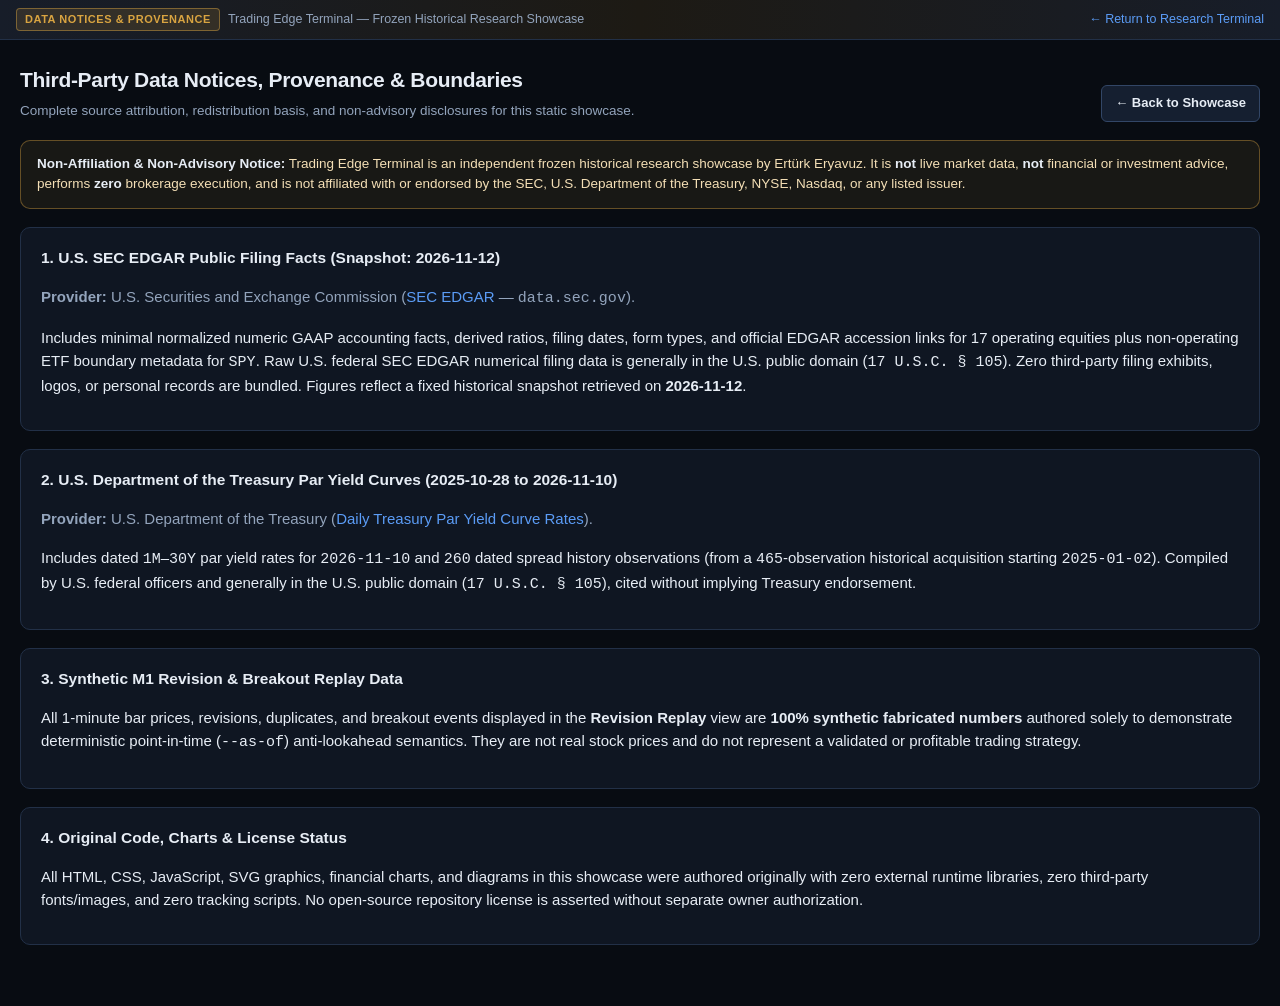
==== docs/notices.html @ 761bce8f "Add research terminal demo" ====
<!DOCTYPE html>
<html lang="en">
<head>
  <meta charset="utf-8" />
  <meta name="viewport" content="width=device-width, initial-scale=1" />
  <title>Data Notices &amp; Provenance — Trading Edge Terminal Showcase</title>
  <link rel="stylesheet" href="styles.css" />
</head>
<body>
  <div class="frozen-ribbon">
    <div class="frozen-ribbon-inner">
      <div class="ribbon-left">
        <span class="ribbon-badge">Data Notices &amp; Provenance</span>
        <span>Trading Edge Terminal — Frozen Historical Research Showcase</span>
      </div>
      <div class="ribbon-links">
        <a href="index.html">← Return to Research Terminal</a>
      </div>
    </div>
  </div>

  <main class="main-container">
    <div class="section-head">
      <div>
        <h2>Third-Party Data Notices, Provenance &amp; Boundaries</h2>
        <p>Complete source attribution, redistribution basis, and non-advisory disclosures for this static showcase.</p>
      </div>
      <a class="btn" href="index.html">← Back to Showcase</a>
    </div>

    <div class="notice notice-amber">
      <strong>Non-Affiliation &amp; Non-Advisory Notice:</strong> Trading Edge Terminal is an independent frozen historical research showcase by Ertürk Eryavuz. It is <strong>not</strong> live market data, <strong>not</strong> financial or investment advice, performs <strong>zero</strong> brokerage execution, and is not affiliated with or endorsed by the SEC, U.S. Department of the Treasury, NYSE, Nasdaq, or any listed issuer.
    </div>

    <div class="card">
      <h3>1. U.S. SEC EDGAR Public Filing Facts (Snapshot: 2026-11-12)</h3>
      <p class="muted"><strong>Provider:</strong> U.S. Securities and Exchange Commission (<a href="https://www.sec.gov/edgar/searchedgar/companysearch" target="_blank" rel="noopener noreferrer">SEC EDGAR</a> — <code>data.sec.gov</code>).</p>
      <p>Includes minimal normalized numeric GAAP accounting facts, derived ratios, filing dates, form types, and official EDGAR accession links for 17 operating equities plus non-operating ETF boundary metadata for <code>SPY</code>. Raw U.S. federal SEC EDGAR numerical filing data is generally in the U.S. public domain (<code>17 U.S.C. § 105</code>). Zero third-party filing exhibits, logos, or personal records are bundled. Figures reflect a fixed historical snapshot retrieved on <strong>2026-11-12</strong>.</p>
    </div>

    <div class="card">
      <h3>2. U.S. Department of the Treasury Par Yield Curves (2025-10-28 to 2026-11-10)</h3>
      <p class="muted"><strong>Provider:</strong> U.S. Department of the Treasury (<a href="https://home.treasury.gov/resource-center/data-chart-center/interest-rates/" target="_blank" rel="noopener noreferrer">Daily Treasury Par Yield Curve Rates</a>).</p>
      <p>Includes dated <code>1M</code>–<code>30Y</code> par yield rates for <code>2026-11-10</code> and <code>260</code> dated spread history observations (from a <code>465</code>-observation historical acquisition starting <code>2025-01-02</code>). Compiled by U.S. federal officers and generally in the U.S. public domain (<code>17 U.S.C. § 105</code>), cited without implying Treasury endorsement.</p>
    </div>

    <div class="card">
      <h3>3. Synthetic M1 Revision &amp; Breakout Replay Data</h3>
      <p>All 1-minute bar prices, revisions, duplicates, and breakout events displayed in the <strong>Revision Replay</strong> view are <strong>100% synthetic fabricated numbers</strong> authored solely to demonstrate deterministic point-in-time (<code>--as-of</code>) anti-lookahead semantics. They are not real stock prices and do not represent a validated or profitable trading strategy.</p>
    </div>

    <div class="card">
      <h3>4. Original Code, Charts &amp; License Status</h3>
      <p>All HTML, CSS, JavaScript, SVG graphics, financial charts, and diagrams in this showcase were authored originally with zero external runtime libraries, zero third-party fonts/images, and zero tracking scripts. No open-source repository license is asserted without separate owner authorization.</p>
    </div>
  </main>
</body>
</html>
---- docs/styles.css ----
:root {
  --bg: #080c12;
  --surface: #0f1622;
  --surface-alt: #151f30;
  --surface-hover: #1a273c;
  --border: #223047;
  --border-strong: #324666;
  --fg: #e7edf5;
  --muted: #93a4bc;
  --subtle: #6e819c;
  --accent: #d9a441;
  --accent-soft: rgba(217, 164, 65, 0.14);
  --blue: #5b9cf6;
  --blue-soft: rgba(91, 156, 246, 0.14);
  --green: #34c77b;
  --green-soft: rgba(52, 199, 123, 0.14);
  --amber: #e5a93c;
  --amber-soft: rgba(229, 169, 60, 0.15);
  --red: #eb5757;
  --red-soft: rgba(235, 87, 87, 0.15);
  --radius: 10px;
  --font-sans: -apple-system, BlinkMacSystemFont, "Segoe UI", "Inter", Roboto, Helvetica, Arial, sans-serif;
  --font-mono: ui-monospace, SFMono-Regular, Menlo, Monaco, Consolas, monospace;
}

*, *::before, *::after { box-sizing: border-box; }

html, body {
  margin: 0;
  padding: 0;
  background: var(--bg);
  color: var(--fg);
  font-family: var(--font-sans);
  font-size: 15px;
  line-height: 1.55;
  -webkit-font-smoothing: antialiased;
  overflow-x: hidden;
}

.skip-link {
  position: absolute;
  left: -9999px;
  top: 0;
  background: var(--accent);
  color: #080c12;
  padding: 8px 14px;
  font-weight: 700;
  z-index: 1000;
}
.skip-link:focus { left: 12px; top: 12px; border-radius: 6px; }

a { color: var(--blue); text-decoration: none; }
a:hover { text-decoration: underline; }

:focus-visible {
  outline: 2px solid var(--accent);
  outline-offset: 2px;
}

.num, td.num, th.num {
  font-variant-numeric: tabular-nums;
  font-family: var(--font-mono);
  text-align: right;
  white-space: nowrap;
}

/* Top Frozen Ribbon */
.frozen-ribbon {
  background: linear-gradient(90deg, #171d29 0%, #1d1a14 50%, #171d29 100%);
  border-bottom: 1px solid var(--border);
  padding: 8px 16px;
  font-size: 12.5px;
  color: var(--muted);
}
.frozen-ribbon-inner {
  max-width: 1360px;
  margin: 0 auto;
  display: flex;
  flex-wrap: wrap;
  align-items: center;
  justify-content: space-between;
  gap: 8px 16px;
}
.ribbon-left {
  display: flex;
  flex-wrap: wrap;
  align-items: center;
  gap: 8px;
}
.ribbon-badge {
  display: inline-block;
  padding: 2px 8px;
  border-radius: 4px;
  background: var(--accent-soft);
  border: 1px solid rgba(217, 164, 65, 0.45);
  color: var(--accent);
  font-weight: 700;
  font-size: 11px;
  letter-spacing: 0.05em;
  text-transform: uppercase;
}
.ribbon-links {
  display: flex;
  gap: 14px;
  font-size: 12.5px;
}

/* Header */
.site-header {
  background: var(--surface);
  border-bottom: 1px solid var(--border);
}
.header-inner {
  max-width: 1360px;
  margin: 0 auto;
  padding: 18px 20px 0;
}
.brand-row {
  display: flex;
  flex-wrap: wrap;
  align-items: center;
  justify-content: space-between;
  gap: 12px;
  padding-bottom: 16px;
}
.brand-lockup {
  display: flex;
  align-items: center;
  gap: 12px;
}
.brand-mark {
  width: 38px;
  height: 38px;
  flex-shrink: 0;
}
.brand-title {
  margin: 0;
  font-size: 20px;
  font-weight: 700;
  letter-spacing: -0.02em;
  color: var(--fg);
}
.brand-sub {
  margin: 2px 0 0;
  font-size: 13px;
  color: var(--muted);
}
.header-meta {
  display: flex;
  flex-wrap: wrap;
  gap: 8px;
}
.meta-chip {
  font-family: var(--font-mono);
  font-size: 11.5px;
  padding: 4px 10px;
  border-radius: 999px;
  background: var(--surface-alt);
  border: 1px solid var(--border);
  color: var(--muted);
}
.meta-chip strong { color: var(--fg); }

/* Tab Navigation */
.nav-tabs {
  display: flex;
  gap: 4px;
  overflow-x: auto;
  scrollbar-width: thin;
  padding-bottom: 1px;
}
.nav-tab {
  appearance: none;
  background: transparent;
  border: none;
  border-bottom: 2px solid transparent;
  color: var(--muted);
  font-family: var(--font-sans);
  font-size: 13.5px;
  font-weight: 600;
  padding: 10px 14px;
  cursor: pointer;
  white-space: nowrap;
  transition: color 0.15s ease, border-color 0.15s ease, background 0.15s ease;
}
.nav-tab:hover {
  color: var(--fg);
  background: rgba(255, 255, 255, 0.03);
}
.nav-tab[aria-selected="true"] {
  color: var(--accent);
  border-bottom-color: var(--accent);
}

/* Main Content */
.main-container {
  max-width: 1360px;
  margin: 0 auto;
  padding: 24px 20px 48px;
}

.view-panel[hidden] { display: none; }

.section-head {
  display: flex;
  flex-wrap: wrap;
  align-items: flex-end;
  justify-content: space-between;
  gap: 12px;
  margin-bottom: 18px;
}
.section-head h2 {
  margin: 0;
  font-size: 21px;
  letter-spacing: -0.015em;
}
.section-head p {
  margin: 4px 0 0;
  color: var(--muted);
  font-size: 13.5px;
}

/* Cards & Grids */
.card {
  background: var(--surface);
  border: 1px solid var(--border);
  border-radius: var(--radius);
  padding: 18px 20px;
  margin-bottom: 18px;
}
.card h3 {
  margin: 0 0 10px;
  font-size: 15.5px;
  font-weight: 700;
  color: var(--fg);
}
.card-sub {
  margin: -4px 0 14px;
  font-size: 13px;
  color: var(--muted);
}

.kpi-grid {
  display: grid;
  grid-template-columns: repeat(4, minmax(0, 1fr));
  gap: 14px;
  margin-bottom: 18px;
}
.kpi-card {
  background: var(--surface);
  border: 1px solid var(--border);
  border-radius: var(--radius);
  padding: 15px 17px;
}
.kpi-label {
  font-size: 11.5px;
  text-transform: uppercase;
  letter-spacing: 0.06em;
  color: var(--muted);
  font-weight: 600;
}
.kpi-value {
  margin-top: 6px;
  font-family: var(--font-mono);
  font-size: 23px;
  font-weight: 700;
  color: var(--fg);
}
.kpi-detail {
  margin-top: 4px;
  font-size: 12px;
  color: var(--subtle);
}

.grid-2 {
  display: grid;
  grid-template-columns: repeat(2, minmax(0, 1fr));
  gap: 18px;
}
.grid-3 {
  display: grid;
  grid-template-columns: repeat(3, minmax(0, 1fr));
  gap: 16px;
}

/* Notice Banners */
.notice {
  border-radius: var(--radius);
  padding: 13px 16px;
  font-size: 13.5px;
  margin-bottom: 18px;
  border: 1px solid var(--border);
  background: var(--surface-alt);
}
.notice-amber {
  border-color: rgba(217, 164, 65, 0.4);
  background: rgba(217, 164, 65, 0.08);
  color: #f4dfb6;
}
.notice-blue {
  border-color: rgba(91, 156, 246, 0.35);
  background: rgba(91, 156, 246, 0.08);
  color: #cfe3fe;
}
.notice-red {
  border-color: rgba(235, 87, 87, 0.4);
  background: rgba(235, 87, 87, 0.08);
  color: #f8c6c6;
}
.notice strong { color: var(--fg); }

/* Pills & Badges */
.pill {
  display: inline-block;
  font-size: 11px;
  font-weight: 700;
  font-family: var(--font-mono);
  padding: 2px 7px;
  border-radius: 4px;
  letter-spacing: 0.03em;
  vertical-align: middle;
}
.pill-reported { background: var(--blue-soft); color: #8ec0ff; border: 1px solid rgba(91,156,246,0.35); }
.pill-derived { background: var(--accent-soft); color: #e9c16c; border: 1px solid rgba(217,164,65,0.35); }
.pill-high { background: var(--red-soft); color: #ff8e8e; border: 1px solid rgba(235,87,87,0.4); }
.pill-medium { background: var(--amber-soft); color: #f6c76d; border: 1px solid rgba(229,169,60,0.4); }
.pill-low { background: var(--green-soft); color: #72e0a5; border: 1px solid rgba(52,199,123,0.35); }
.pill-info { background: var(--blue-soft); color: #95c5ff; border: 1px solid rgba(91,156,246,0.35); }
.pill-synth { background: rgba(167, 139, 250, 0.16); color: #cbb6ff; border: 1px solid rgba(167, 139, 250, 0.4); }

/* Controls */
.controls-bar {
  display: flex;
  flex-wrap: wrap;
  align-items: center;
  gap: 10px;
  margin-bottom: 16px;
}
.control-group {
  display: flex;
  flex-direction: column;
  gap: 4px;
}
.control-group label {
  font-size: 11.5px;
  color: var(--muted);
  font-weight: 600;
  text-transform: uppercase;
  letter-spacing: 0.04em;
}
input[type="text"], input[type="search"], input[type="number"], select {
  background: var(--surface-alt);
  color: var(--fg);
  border: 1px solid var(--border-strong);
  border-radius: 6px;
  padding: 7px 11px;
  font-size: 13.5px;
  font-family: var(--font-sans);
}
.btn {
  appearance: none;
  background: var(--surface-alt);
  color: var(--fg);
  border: 1px solid var(--border-strong);
  border-radius: 6px;
  padding: 7px 13px;
  font-size: 13px;
  font-weight: 600;
  cursor: pointer;
  transition: background 0.15s ease, border-color 0.15s ease;
}
.btn:hover { background: var(--surface-hover); border-color: var(--accent); }
.btn-primary {
  background: var(--accent);
  color: #080c12;
  border-color: var(--accent);
}
.btn-primary:hover { background: #e5b353; border-color: #e5b353; }
.btn-sm { padding: 4px 9px; font-size: 12px; }
.btn[aria-pressed="true"] {
  background: var(--accent-soft);
  border-color: var(--accent);
  color: var(--accent);
}

/* Ticker Chips */
.chip-row {
  display: flex;
  flex-wrap: wrap;
  gap: 6px;
  margin-bottom: 16px;
}
.ticker-chip {
  appearance: none;
  background: var(--surface-alt);
  color: var(--muted);
  border: 1px solid var(--border);
  border-radius: 6px;
  padding: 5px 10px;
  font-family: var(--font-mono);
  font-size: 12.5px;
  font-weight: 600;
  cursor: pointer;
}
.ticker-chip:hover { color: var(--fg); border-color: var(--border-strong); }
.ticker-chip.active {
  background: var(--accent-soft);
  color: var(--accent);
  border-color: var(--accent);
}
.ticker-chip.etf { border-style: dashed; }

/* Tables */
.table-wrap {
  width: 100%;
  overflow-x: auto;
  border: 1px solid var(--border);
  border-radius: 8px;
}
table {
  width: 100%;
  border-collapse: collapse;
  font-size: 13.5px;
}
th, td {
  padding: 10px 12px;
  border-bottom: 1px solid var(--border);
  text-align: left;
  vertical-align: top;
}
th {
  background: var(--surface-alt);
  color: var(--muted);
  font-size: 11.5px;
  text-transform: uppercase;
  letter-spacing: 0.05em;
  font-weight: 700;
}
tr:last-child td { border-bottom: none; }
tbody tr:hover td { background: rgba(255, 255, 255, 0.02); }

.sort-btn {
  appearance: none;
  background: none;
  border: none;
  color: inherit;
  font: inherit;
  text-transform: inherit;
  letter-spacing: inherit;
  cursor: pointer;
  padding: 0;
  display: inline-flex;
  align-items: center;
  gap: 4px;
}
.sort-btn:hover { color: var(--accent); }

/* SVG Charts */
.chart-box {
  background: #0b1019;
  border: 1px solid var(--border);
  border-radius: 8px;
  padding: 12px;
}
.chart-box svg {
  width: 100%;
  height: auto;
  display: block;
}
.chart-legend {
  display: flex;
  flex-wrap: wrap;
  gap: 14px;
  margin-top: 8px;
  font-size: 12px;
  color: var(--muted);
}
.legend-dot {
  display: inline-block;
  width: 9px;
  height: 9px;
  border-radius: 2px;
  margin-right: 5px;
  vertical-align: middle;
}

/* Score Bars */
.score-row {
  padding: 12px 0;
  border-bottom: 1px solid var(--border);
}
.score-row:last-child { border-bottom: none; }
.score-head {
  display: flex;
  justify-content: space-between;
  align-items: baseline;
  gap: 8px;
  margin-bottom: 6px;
}
.score-track {
  height: 8px;
  background: #1a2436;
  border-radius: 999px;
  overflow: hidden;
  margin-bottom: 8px;
}
.score-fill {
  height: 100%;
  background: linear-gradient(90deg, var(--blue), var(--accent));
  border-radius: 999px;
}
.criteria-list {
  margin: 6px 0 0;
  padding-left: 18px;
  font-size: 12.5px;
  color: var(--muted);
}
.criteria-list li { margin-bottom: 4px; }

/* Risk Cards */
.risk-card {
  background: var(--surface-alt);
  border: 1px solid var(--border);
  border-radius: 8px;
  padding: 14px 16px;
  margin-bottom: 12px;
}
.risk-card-head {
  display: flex;
  flex-wrap: wrap;
  align-items: center;
  justify-content: space-between;
  gap: 8px;
  margin-bottom: 8px;
}
.risk-meta-grid {
  display: grid;
  grid-template-columns: repeat(2, minmax(0, 1fr));
  gap: 10px;
  margin-top: 10px;
  font-size: 12.5px;
  color: var(--muted);
}
.risk-meta-grid div {
  background: var(--surface);
  border: 1px solid var(--border);
  border-radius: 6px;
  padding: 8px 10px;
}
.risk-meta-grid strong {
  display: block;
  color: var(--fg);
  font-size: 11px;
  text-transform: uppercase;
  letter-spacing: 0.04em;
  margin-bottom: 3px;
}

/* Peer Checkbox Grid */
.peer-picker {
  display: flex;
  flex-wrap: wrap;
  gap: 8px;
  margin-bottom: 14px;
}
.peer-toggle {
  display: inline-flex;
  align-items: center;
  gap: 6px;
  padding: 5px 10px;
  border-radius: 6px;
  background: var(--surface-alt);
  border: 1px solid var(--border);
  font-family: var(--font-mono);
  font-size: 12.5px;
  cursor: pointer;
}

/* Footer */
.site-footer {
  border-top: 1px solid var(--border);
  background: var(--surface);
  padding: 20px;
  font-size: 12.5px;
  color: var(--muted);
}
.footer-inner {
  max-width: 1360px;
  margin: 0 auto;
  display: flex;
  flex-wrap: wrap;
  justify-content: space-between;
  gap: 10px;
}

.pos { color: var(--green); }
.neg { color: var(--red); }
.muted { color: var(--muted); }
.mono { font-family: var(--font-mono); }

@media (max-width: 960px) {
  .kpi-grid { grid-template-columns: repeat(2, minmax(0, 1fr)); }
  .grid-2, .grid-3, .risk-meta-grid { grid-template-columns: 1fr; }
}

@media (max-width: 560px) {
  .header-inner { padding: 14px 14px 0; }
  .main-container { padding: 16px 14px 36px; }
  .kpi-grid { grid-template-columns: 1fr; }
  .card { padding: 14px; }
  .brand-title { font-size: 17.5px; }
  .nav-tab { padding: 9px 10px; font-size: 12.5px; }
}

@media (prefers-reduced-motion: reduce) {
  *, *::before, *::after {
    animation-duration: 0.001ms !important;
    animation-iteration-count: 1 !important;
    transition-duration: 0.001ms !important;
    scroll-behavior: auto !important;
  }
}
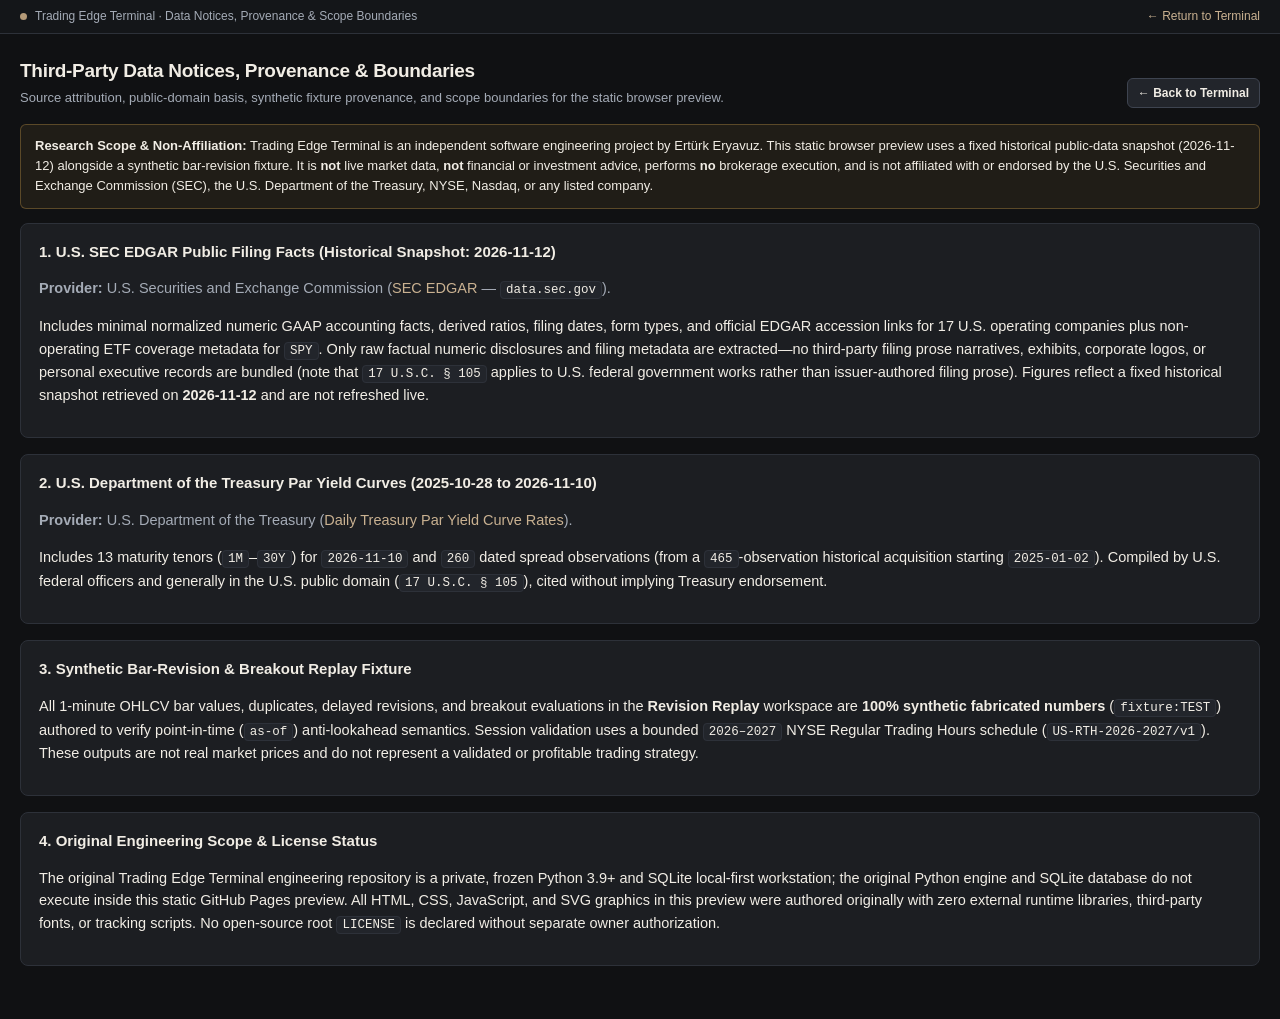
==== commit 859ea766: "Add interactive portfolio demo" ====
--- a/docs/notices.html
+++ b/docs/notices.html
@@ -3,18 +3,18 @@
 <head>
   <meta charset="utf-8" />
   <meta name="viewport" content="width=device-width, initial-scale=1" />
-  <title>Data Notices &amp; Provenance — Trading Edge Terminal Showcase</title>
+  <title>Data Notices &amp; Provenance — Trading Edge Terminal</title>
   <link rel="stylesheet" href="styles.css" />
 </head>
 <body>
-  <div class="frozen-ribbon">
-    <div class="frozen-ribbon-inner">
+  <div class="context-ribbon">
+    <div class="context-ribbon-inner">
       <div class="ribbon-left">
-        <span class="ribbon-badge">Data Notices &amp; Provenance</span>
-        <span>Trading Edge Terminal — Frozen Historical Research Showcase</span>
+        <span class="ribbon-dot" aria-hidden="true"></span>
+        <span>Trading Edge Terminal · Data Notices, Provenance &amp; Scope Boundaries</span>
       </div>
       <div class="ribbon-links">
-        <a href="index.html">← Return to Research Terminal</a>
+        <a href="index.html">← Return to Terminal</a>
       </div>
     </div>
   </div>
@@ -23,35 +23,35 @@
     <div class="section-head">
       <div>
         <h2>Third-Party Data Notices, Provenance &amp; Boundaries</h2>
-        <p>Complete source attribution, redistribution basis, and non-advisory disclosures for this static showcase.</p>
+        <p>Source attribution, public-domain basis, synthetic fixture provenance, and scope boundaries for the static browser preview.</p>
       </div>
-      <a class="btn" href="index.html">← Back to Showcase</a>
+      <a class="btn btn-sm" href="index.html">← Back to Terminal</a>
     </div>
 
-    <div class="notice notice-amber">
-      <strong>Non-Affiliation &amp; Non-Advisory Notice:</strong> Trading Edge Terminal is an independent frozen historical research showcase by Ertürk Eryavuz. It is <strong>not</strong> live market data, <strong>not</strong> financial or investment advice, performs <strong>zero</strong> brokerage execution, and is not affiliated with or endorsed by the SEC, U.S. Department of the Treasury, NYSE, Nasdaq, or any listed issuer.
+    <div class="notice notice-caution">
+      <strong>Research Scope &amp; Non-Affiliation:</strong> Trading Edge Terminal is an independent software engineering project by Ertürk Eryavuz. This static browser preview uses a fixed historical public-data snapshot (2026-11-12) alongside a synthetic bar-revision fixture. It is <strong>not</strong> live market data, <strong>not</strong> financial or investment advice, performs <strong>no</strong> brokerage execution, and is not affiliated with or endorsed by the U.S. Securities and Exchange Commission (SEC), the U.S. Department of the Treasury, NYSE, Nasdaq, or any listed company.
     </div>
 
     <div class="card">
-      <h3>1. U.S. SEC EDGAR Public Filing Facts (Snapshot: 2026-11-12)</h3>
+      <h3>1. U.S. SEC EDGAR Public Filing Facts (Historical Snapshot: 2026-11-12)</h3>
       <p class="muted"><strong>Provider:</strong> U.S. Securities and Exchange Commission (<a href="https://www.sec.gov/edgar/searchedgar/companysearch" target="_blank" rel="noopener noreferrer">SEC EDGAR</a> — <code>data.sec.gov</code>).</p>
-      <p>Includes minimal normalized numeric GAAP accounting facts, derived ratios, filing dates, form types, and official EDGAR accession links for 17 operating equities plus non-operating ETF boundary metadata for <code>SPY</code>. Raw U.S. federal SEC EDGAR numerical filing data is generally in the U.S. public domain (<code>17 U.S.C. § 105</code>). Zero third-party filing exhibits, logos, or personal records are bundled. Figures reflect a fixed historical snapshot retrieved on <strong>2026-11-12</strong>.</p>
+      <p>Includes minimal normalized numeric GAAP accounting facts, derived ratios, filing dates, form types, and official EDGAR accession links for 17 U.S. operating companies plus non-operating ETF coverage metadata for <code>SPY</code>. Only raw factual numeric disclosures and filing metadata are extracted—no third-party filing prose narratives, exhibits, corporate logos, or personal executive records are bundled (note that <code>17 U.S.C. § 105</code> applies to U.S. federal government works rather than issuer-authored filing prose). Figures reflect a fixed historical snapshot retrieved on <strong>2026-11-12</strong> and are not refreshed live.</p>
     </div>
 
     <div class="card">
       <h3>2. U.S. Department of the Treasury Par Yield Curves (2025-10-28 to 2026-11-10)</h3>
       <p class="muted"><strong>Provider:</strong> U.S. Department of the Treasury (<a href="https://home.treasury.gov/resource-center/data-chart-center/interest-rates/" target="_blank" rel="noopener noreferrer">Daily Treasury Par Yield Curve Rates</a>).</p>
-      <p>Includes dated <code>1M</code>–<code>30Y</code> par yield rates for <code>2026-11-10</code> and <code>260</code> dated spread history observations (from a <code>465</code>-observation historical acquisition starting <code>2025-01-02</code>). Compiled by U.S. federal officers and generally in the U.S. public domain (<code>17 U.S.C. § 105</code>), cited without implying Treasury endorsement.</p>
+      <p>Includes 13 maturity tenors (<code>1M</code>–<code>30Y</code>) for <code>2026-11-10</code> and <code>260</code> dated spread observations (from a <code>465</code>-observation historical acquisition starting <code>2025-01-02</code>). Compiled by U.S. federal officers and generally in the U.S. public domain (<code>17 U.S.C. § 105</code>), cited without implying Treasury endorsement.</p>
     </div>
 
     <div class="card">
-      <h3>3. Synthetic M1 Revision &amp; Breakout Replay Data</h3>
-      <p>All 1-minute bar prices, revisions, duplicates, and breakout events displayed in the <strong>Revision Replay</strong> view are <strong>100% synthetic fabricated numbers</strong> authored solely to demonstrate deterministic point-in-time (<code>--as-of</code>) anti-lookahead semantics. They are not real stock prices and do not represent a validated or profitable trading strategy.</p>
+      <h3>3. Synthetic Bar-Revision &amp; Breakout Replay Fixture</h3>
+      <p>All 1-minute OHLCV bar values, duplicates, delayed revisions, and breakout evaluations in the <strong>Revision Replay</strong> workspace are <strong>100% synthetic fabricated numbers</strong> (<code>fixture:TEST</code>) authored to verify point-in-time (<code>as-of</code>) anti-lookahead semantics. Session validation uses a bounded <code>2026–2027</code> NYSE Regular Trading Hours schedule (<code>US-RTH-2026-2027/v1</code>). These outputs are not real market prices and do not represent a validated or profitable trading strategy.</p>
     </div>
 
     <div class="card">
-      <h3>4. Original Code, Charts &amp; License Status</h3>
-      <p>All HTML, CSS, JavaScript, SVG graphics, financial charts, and diagrams in this showcase were authored originally with zero external runtime libraries, zero third-party fonts/images, and zero tracking scripts. No open-source repository license is asserted without separate owner authorization.</p>
+      <h3>4. Original Engineering Scope &amp; License Status</h3>
+      <p>The original Trading Edge Terminal engineering repository is a private, frozen Python 3.9+ and SQLite local-first workstation; the original Python engine and SQLite database do not execute inside this static GitHub Pages preview. All HTML, CSS, JavaScript, and SVG graphics in this preview were authored originally with zero external runtime libraries, third-party fonts, or tracking scripts. No open-source root <code>LICENSE</code> is declared without separate owner authorization.</p>
     </div>
   </main>
 </body>
--- a/docs/styles.css
+++ b/docs/styles.css
@@ -1,25 +1,31 @@
 :root {
-  --bg: #080c12;
-  --surface: #0f1622;
-  --surface-alt: #151f30;
-  --surface-hover: #1a273c;
-  --border: #223047;
-  --border-strong: #324666;
-  --fg: #e7edf5;
-  --muted: #93a4bc;
-  --subtle: #6e819c;
-  --accent: #d9a441;
-  --accent-soft: rgba(217, 164, 65, 0.14);
-  --blue: #5b9cf6;
-  --blue-soft: rgba(91, 156, 246, 0.14);
-  --green: #34c77b;
-  --green-soft: rgba(52, 199, 123, 0.14);
-  --amber: #e5a93c;
-  --amber-soft: rgba(229, 169, 60, 0.15);
-  --red: #eb5757;
-  --red-soft: rgba(235, 87, 87, 0.15);
-  --radius: 10px;
-  --font-sans: -apple-system, BlinkMacSystemFont, "Segoe UI", "Inter", Roboto, Helvetica, Arial, sans-serif;
+  /* Portfolio V3 Obsidian Financial Terminal Palette */
+  --bg: #101113;
+  --surface: #1C1E22;
+  --surface-alt: #22252B;
+  --surface-hover: #282C34;
+  --border: #2D3139;
+  --border-strong: #3E4450;
+  --fg: #F1EDE5;
+  --muted: #A4ABB6;
+  --subtle: #7B8391;
+  --accent: #B49A78;
+  --accent-strong: #C9B191;
+  --accent-soft: rgba(180, 154, 120, 0.14);
+  --teal: #758D92;
+  --teal-soft: rgba(117, 141, 146, 0.15);
+  /* Restrained Semantic Market Accents */
+  --pos: #4E9F76;
+  --pos-soft: rgba(78, 159, 118, 0.14);
+  --caution: #C99A49;
+  --caution-soft: rgba(201, 154, 73, 0.15);
+  --neg: #C95B5B;
+  --neg-soft: rgba(201, 91, 91, 0.15);
+
+  --radius: 8px;
+  --radius-sm: 6px;
+  --font-display: Georgia, "Iowan Old Style", "Palatino Linotype", serif;
+  --font-sans: -apple-system, BlinkMacSystemFont, "Inter", "Segoe UI", Roboto, Helvetica, Arial, sans-serif;
   --font-mono: ui-monospace, SFMono-Regular, Menlo, Monaco, Consolas, monospace;
 }
 
@@ -31,10 +37,10 @@
   background: var(--bg);
   color: var(--fg);
   font-family: var(--font-sans);
-  font-size: 15px;
+  font-size: 14.5px;
   line-height: 1.55;
   -webkit-font-smoothing: antialiased;
-  overflow-x: hidden;
+  overflow-x: clip;
 }
 
 .skip-link {
@@ -42,20 +48,22 @@
   left: -9999px;
   top: 0;
   background: var(--accent);
-  color: #080c12;
+  color: #101113;
   padding: 8px 14px;
   font-weight: 700;
   z-index: 1000;
 }
-.skip-link:focus { left: 12px; top: 12px; border-radius: 6px; }
-
-a { color: var(--blue); text-decoration: none; }
+.skip-link:focus { left: 12px; top: 12px; border-radius: var(--radius-sm); }
+
+a { color: var(--accent-strong); text-decoration: none; }
 a:hover { text-decoration: underline; }
 
 :focus-visible {
   outline: 2px solid var(--accent);
   outline-offset: 2px;
 }
+
+.mono { font-family: var(--font-mono); }
 
 .num, td.num, th.num {
   font-variant-numeric: tabular-nums;
@@ -64,48 +72,57 @@
   white-space: nowrap;
 }
 
-/* Top Frozen Ribbon */
-.frozen-ribbon {
-  background: linear-gradient(90deg, #171d29 0%, #1d1a14 50%, #171d29 100%);
+.muted { color: var(--muted); }
+.pos { color: var(--pos); }
+.neg { color: var(--neg); }
+.caution { color: var(--caution); }
+
+code {
+  font-family: var(--font-mono);
+  font-size: 12.5px;
+  background: var(--surface-alt);
+  border: 1px solid var(--border);
+  padding: 1px 5px;
+  border-radius: 4px;
+  color: var(--fg);
+}
+
+/* Contextual Provenance Ribbon */
+.context-ribbon {
+  background: #141619;
   border-bottom: 1px solid var(--border);
-  padding: 8px 16px;
-  font-size: 12.5px;
-  color: var(--muted);
-}
-.frozen-ribbon-inner {
+  padding: 7px 20px;
+  font-size: 12px;
+  color: var(--muted);
+}
+.context-ribbon-inner {
   max-width: 1360px;
   margin: 0 auto;
   display: flex;
   flex-wrap: wrap;
   align-items: center;
   justify-content: space-between;
-  gap: 8px 16px;
+  gap: 6px 16px;
 }
 .ribbon-left {
   display: flex;
-  flex-wrap: wrap;
   align-items: center;
   gap: 8px;
 }
-.ribbon-badge {
-  display: inline-block;
-  padding: 2px 8px;
-  border-radius: 4px;
-  background: var(--accent-soft);
-  border: 1px solid rgba(217, 164, 65, 0.45);
-  color: var(--accent);
-  font-weight: 700;
-  font-size: 11px;
-  letter-spacing: 0.05em;
-  text-transform: uppercase;
+.ribbon-dot {
+  width: 7px;
+  height: 7px;
+  border-radius: 50%;
+  background: var(--accent);
+  flex-shrink: 0;
 }
 .ribbon-links {
   display: flex;
   gap: 14px;
-  font-size: 12.5px;
-}
-
-/* Header */
+  white-space: nowrap;
+}
+
+/* Header & Navigation */
 .site-header {
   background: var(--surface);
   border-bottom: 1px solid var(--border);
@@ -113,58 +130,50 @@
 .header-inner {
   max-width: 1360px;
   margin: 0 auto;
-  padding: 18px 20px 0;
+  padding: 16px 20px 0;
 }
 .brand-row {
   display: flex;
   flex-wrap: wrap;
   align-items: center;
   justify-content: space-between;
+  gap: 12px 16px;
+  padding-bottom: 14px;
+}
+.brand-lockup {
+  display: flex;
+  align-items: center;
   gap: 12px;
-  padding-bottom: 16px;
-}
-.brand-lockup {
-  display: flex;
-  align-items: center;
-  gap: 12px;
+  min-width: 0;
 }
 .brand-mark {
-  width: 38px;
-  height: 38px;
+  width: 36px;
+  height: 36px;
   flex-shrink: 0;
 }
 .brand-title {
   margin: 0;
-  font-size: 20px;
+  font-family: var(--font-display);
+  font-size: 21px;
   font-weight: 700;
-  letter-spacing: -0.02em;
-  color: var(--fg);
+  letter-spacing: -0.01em;
+  color: var(--fg);
+  line-height: 1.2;
 }
 .brand-sub {
-  margin: 2px 0 0;
-  font-size: 13px;
-  color: var(--muted);
-}
-.header-meta {
-  display: flex;
-  flex-wrap: wrap;
-  gap: 8px;
-}
-.meta-chip {
-  font-family: var(--font-mono);
-  font-size: 11.5px;
-  padding: 4px 10px;
-  border-radius: 999px;
-  background: var(--surface-alt);
-  border: 1px solid var(--border);
-  color: var(--muted);
-}
-.meta-chip strong { color: var(--fg); }
-
-/* Tab Navigation */
+  margin: 3px 0 0;
+  font-size: 12.5px;
+  color: var(--muted);
+}
+.header-actions {
+  display: flex;
+  align-items: center;
+  gap: 10px;
+}
+
 .nav-tabs {
   display: flex;
-  gap: 4px;
+  gap: 2px;
   overflow-x: auto;
   scrollbar-width: thin;
   padding-bottom: 1px;
@@ -185,18 +194,123 @@
 }
 .nav-tab:hover {
   color: var(--fg);
-  background: rgba(255, 255, 255, 0.03);
+  background: rgba(241, 237, 229, 0.03);
 }
 .nav-tab[aria-selected="true"] {
-  color: var(--accent);
+  color: var(--fg);
   border-bottom-color: var(--accent);
 }
 
-/* Main Content */
+/* Sticky Always-Accessible Tutorial Dock */
+.tutorial-dock {
+  position: sticky;
+  top: 0;
+  z-index: 200;
+  background: #17191D;
+  border-bottom: 1px solid var(--accent);
+  box-shadow: 0 6px 20px rgba(0, 0, 0, 0.45);
+}
+.tutorial-dock[hidden] { display: none; }
+.tutorial-dock-inner {
+  max-width: 1360px;
+  margin: 0 auto;
+  padding: 10px 20px;
+  display: flex;
+  align-items: center;
+  justify-content: space-between;
+  gap: 12px 18px;
+}
+.tutorial-copy {
+  min-width: 0;
+  flex: 1 1 auto;
+}
+.tutorial-meta-row {
+  display: flex;
+  flex-wrap: wrap;
+  align-items: center;
+  gap: 8px;
+  margin-bottom: 2px;
+}
+.tutorial-step-badge {
+  font-family: var(--font-mono);
+  font-size: 11px;
+  font-weight: 700;
+  padding: 2px 7px;
+  border-radius: 4px;
+  background: var(--accent-soft);
+  border: 1px solid rgba(180, 154, 120, 0.45);
+  color: var(--accent-strong);
+  white-space: nowrap;
+}
+.tutorial-stage-title {
+  font-size: 13.5px;
+  color: var(--fg);
+}
+.tut-phase-pills {
+  display: inline-flex;
+  align-items: center;
+  gap: 4px;
+  flex-wrap: wrap;
+}
+.tut-phase-pills[hidden] { display: none; }
+.tut-phase-btn {
+  appearance: none;
+  background: var(--surface-alt);
+  border: 1px solid var(--border);
+  border-radius: 4px;
+  color: var(--muted);
+  font-family: var(--font-mono);
+  font-size: 10.5px;
+  font-weight: 600;
+  padding: 2px 6px;
+  cursor: pointer;
+  line-height: 1.3;
+}
+.tut-phase-btn:hover { color: var(--fg); border-color: var(--border-strong); }
+.tut-phase-btn[aria-current="step"] {
+  background: var(--accent-soft);
+  border-color: var(--accent);
+  color: var(--accent-strong);
+}
+.tutorial-scroll-note {
+  font-size: 11.5px;
+  color: var(--caution);
+}
+.tutorial-narration {
+  margin: 0;
+  font-size: 12.5px;
+  color: var(--muted);
+  line-height: 1.4;
+}
+.tutorial-controls {
+  display: flex;
+  flex-wrap: wrap;
+  align-items: center;
+  gap: 6px;
+  flex-shrink: 0;
+}
+.tutorial-progress-track {
+  height: 2px;
+  background: var(--border);
+  width: 100%;
+}
+.tutorial-progress-fill {
+  height: 100%;
+  background: var(--accent);
+  width: 0%;
+  transition: width 0.2s ease;
+}
+
+.tut-target-highlight {
+  border-color: var(--accent) !important;
+  box-shadow: 0 0 0 1px rgba(180, 154, 120, 0.35);
+}
+
+/* Main Workspace */
 .main-container {
   max-width: 1360px;
   margin: 0 auto;
-  padding: 24px 20px 48px;
+  padding: 22px 20px 44px;
 }
 
 .view-panel[hidden] { display: none; }
@@ -206,18 +320,20 @@
   flex-wrap: wrap;
   align-items: flex-end;
   justify-content: space-between;
-  gap: 12px;
-  margin-bottom: 18px;
+  gap: 10px 16px;
+  margin-bottom: 16px;
 }
 .section-head h2 {
   margin: 0;
-  font-size: 21px;
+  font-size: 19px;
+  font-weight: 700;
   letter-spacing: -0.015em;
+  color: var(--fg);
 }
 .section-head p {
-  margin: 4px 0 0;
-  color: var(--muted);
-  font-size: 13.5px;
+  margin: 3px 0 0;
+  font-size: 13px;
+  color: var(--muted);
 }
 
 /* Cards & Grids */
@@ -225,165 +341,201 @@
   background: var(--surface);
   border: 1px solid var(--border);
   border-radius: var(--radius);
-  padding: 18px 20px;
-  margin-bottom: 18px;
+  padding: 16px 18px;
+  margin-bottom: 16px;
 }
 .card h3 {
-  margin: 0 0 10px;
-  font-size: 15.5px;
-  font-weight: 700;
+  margin: 0 0 6px;
+  font-size: 15px;
+  font-weight: 600;
   color: var(--fg);
 }
 .card-sub {
-  margin: -4px 0 14px;
-  font-size: 13px;
-  color: var(--muted);
-}
-
-.kpi-grid {
-  display: grid;
-  grid-template-columns: repeat(4, minmax(0, 1fr));
-  gap: 14px;
-  margin-bottom: 18px;
-}
-.kpi-card {
-  background: var(--surface);
-  border: 1px solid var(--border);
-  border-radius: var(--radius);
-  padding: 15px 17px;
-}
-.kpi-label {
-  font-size: 11.5px;
-  text-transform: uppercase;
-  letter-spacing: 0.06em;
-  color: var(--muted);
-  font-weight: 600;
-}
-.kpi-value {
-  margin-top: 6px;
-  font-family: var(--font-mono);
-  font-size: 23px;
-  font-weight: 700;
-  color: var(--fg);
-}
-.kpi-detail {
-  margin-top: 4px;
-  font-size: 12px;
-  color: var(--subtle);
+  margin: 0 0 12px;
+  font-size: 12.5px;
+  color: var(--muted);
 }
 
 .grid-2 {
   display: grid;
   grid-template-columns: repeat(2, minmax(0, 1fr));
-  gap: 18px;
+  gap: 16px;
 }
 .grid-3 {
   display: grid;
   grid-template-columns: repeat(3, minmax(0, 1fr));
   gap: 16px;
 }
-
-/* Notice Banners */
-.notice {
-  border-radius: var(--radius);
-  padding: 13px 16px;
-  font-size: 13.5px;
-  margin-bottom: 18px;
-  border: 1px solid var(--border);
-  background: var(--surface-alt);
-}
-.notice-amber {
-  border-color: rgba(217, 164, 65, 0.4);
-  background: rgba(217, 164, 65, 0.08);
-  color: #f4dfb6;
-}
-.notice-blue {
-  border-color: rgba(91, 156, 246, 0.35);
-  background: rgba(91, 156, 246, 0.08);
-  color: #cfe3fe;
-}
-.notice-red {
-  border-color: rgba(235, 87, 87, 0.4);
-  background: rgba(235, 87, 87, 0.08);
-  color: #f8c6c6;
-}
-.notice strong { color: var(--fg); }
-
-/* Pills & Badges */
-.pill {
-  display: inline-block;
-  font-size: 11px;
+.grid-overview {
+  display: grid;
+  grid-template-columns: minmax(0, 1.85fr) minmax(0, 1fr);
+  gap: 16px;
+  align-items: start;
+}
+
+.kpi-grid {
+  display: grid;
+  grid-template-columns: repeat(4, minmax(0, 1fr));
+  gap: 12px;
+  margin-bottom: 16px;
+}
+.kpi-grid-3 {
+  grid-template-columns: repeat(3, minmax(0, 1fr));
+}
+.kpi-card {
+  background: var(--surface-alt);
+  border: 1px solid var(--border);
+  border-radius: var(--radius-sm);
+  padding: 12px 14px;
+}
+.kpi-label {
+  font-size: 11.5px;
+  font-weight: 600;
+  color: var(--muted);
+  margin-bottom: 4px;
+}
+.kpi-value {
+  font-family: var(--font-mono);
+  font-variant-numeric: tabular-nums;
+  font-size: 20px;
   font-weight: 700;
-  font-family: var(--font-mono);
-  padding: 2px 7px;
+  color: var(--fg);
+  line-height: 1.25;
+}
+.kpi-detail {
+  margin-top: 4px;
+  font-size: 12px;
+  color: var(--muted);
+}
+
+/* Segmented Sub-View Switcher */
+.segment-bar {
+  display: inline-flex;
+  background: var(--surface-alt);
+  border: 1px solid var(--border);
+  border-radius: var(--radius-sm);
+  padding: 3px;
+  gap: 3px;
+  margin-bottom: 16px;
+}
+.segment-btn {
+  appearance: none;
+  background: transparent;
+  border: 1px solid transparent;
   border-radius: 4px;
-  letter-spacing: 0.03em;
-  vertical-align: middle;
-}
-.pill-reported { background: var(--blue-soft); color: #8ec0ff; border: 1px solid rgba(91,156,246,0.35); }
-.pill-derived { background: var(--accent-soft); color: #e9c16c; border: 1px solid rgba(217,164,65,0.35); }
-.pill-high { background: var(--red-soft); color: #ff8e8e; border: 1px solid rgba(235,87,87,0.4); }
-.pill-medium { background: var(--amber-soft); color: #f6c76d; border: 1px solid rgba(229,169,60,0.4); }
-.pill-low { background: var(--green-soft); color: #72e0a5; border: 1px solid rgba(52,199,123,0.35); }
-.pill-info { background: var(--blue-soft); color: #95c5ff; border: 1px solid rgba(91,156,246,0.35); }
-.pill-synth { background: rgba(167, 139, 250, 0.16); color: #cbb6ff; border: 1px solid rgba(167, 139, 250, 0.4); }
-
-/* Controls */
-.controls-bar {
-  display: flex;
-  flex-wrap: wrap;
-  align-items: center;
-  gap: 10px;
-  margin-bottom: 16px;
-}
-.control-group {
-  display: flex;
-  flex-direction: column;
-  gap: 4px;
-}
-.control-group label {
-  font-size: 11.5px;
-  color: var(--muted);
+  color: var(--muted);
+  font-family: var(--font-sans);
+  font-size: 13px;
   font-weight: 600;
-  text-transform: uppercase;
-  letter-spacing: 0.04em;
-}
-input[type="text"], input[type="search"], input[type="number"], select {
-  background: var(--surface-alt);
-  color: var(--fg);
-  border: 1px solid var(--border-strong);
-  border-radius: 6px;
-  padding: 7px 11px;
-  font-size: 13.5px;
-  font-family: var(--font-sans);
-}
+  padding: 6px 14px;
+  cursor: pointer;
+}
+.segment-btn:hover { color: var(--fg); }
+.segment-btn[aria-pressed="true"] {
+  background: var(--surface);
+  border-color: var(--border-strong);
+  color: var(--fg);
+}
+
+/* Buttons & Controls */
 .btn {
   appearance: none;
-  background: var(--surface-alt);
-  color: var(--fg);
+  display: inline-flex;
+  align-items: center;
+  justify-content: center;
+  gap: 6px;
+  background: var(--surface-alt);
   border: 1px solid var(--border-strong);
-  border-radius: 6px;
-  padding: 7px 13px;
+  border-radius: var(--radius-sm);
+  color: var(--fg);
+  font-family: var(--font-sans);
   font-size: 13px;
   font-weight: 600;
+  padding: 7px 13px;
   cursor: pointer;
+  white-space: nowrap;
+  text-decoration: none;
   transition: background 0.15s ease, border-color 0.15s ease;
 }
-.btn:hover { background: var(--surface-hover); border-color: var(--accent); }
-.btn-primary {
-  background: var(--accent);
-  color: #080c12;
+.btn:hover {
+  background: var(--surface-hover);
   border-color: var(--accent);
-}
-.btn-primary:hover { background: #e5b353; border-color: #e5b353; }
-.btn-sm { padding: 4px 9px; font-size: 12px; }
+  text-decoration: none;
+}
 .btn[aria-pressed="true"] {
   background: var(--accent-soft);
   border-color: var(--accent);
-  color: var(--accent);
-}
-
-/* Ticker Chips */
+  color: var(--accent-strong);
+}
+.btn:disabled {
+  opacity: 0.45;
+  cursor: not-allowed;
+}
+.btn-primary {
+  background: var(--accent);
+  border-color: var(--accent);
+  color: #101113;
+}
+.btn-primary:hover {
+  background: var(--accent-strong);
+  border-color: var(--accent-strong);
+  color: #101113;
+}
+.btn-ghost {
+  background: transparent;
+  border-color: var(--border);
+  color: var(--muted);
+}
+.btn-ghost:hover {
+  color: var(--fg);
+  background: var(--surface-alt);
+}
+.btn-sm {
+  font-size: 12px;
+  padding: 5px 10px;
+}
+
+.controls-bar {
+  display: flex;
+  flex-wrap: wrap;
+  align-items: flex-end;
+  gap: 10px 12px;
+  margin-bottom: 14px;
+}
+.control-group {
+  display: flex;
+  flex-direction: column;
+  gap: 4px;
+}
+.control-group label {
+  font-size: 11.5px;
+  font-weight: 600;
+  color: var(--muted);
+}
+.control-group select,
+.control-group input[type="search"],
+.control-group input[type="number"],
+.control-group input[type="text"] {
+  background: var(--bg);
+  border: 1px solid var(--border-strong);
+  border-radius: var(--radius-sm);
+  color: var(--fg);
+  font-family: var(--font-sans);
+  font-size: 13px;
+  padding: 6px 10px;
+  min-height: 32px;
+}
+.control-group select:focus,
+.control-group input:focus {
+  border-color: var(--accent);
+  outline: none;
+}
+input[type="range"] {
+  accent-color: var(--accent);
+  cursor: pointer;
+}
+
+/* Chips & Badges */
 .chip-row {
   display: flex;
   flex-wrap: wrap;
@@ -392,76 +544,125 @@
 }
 .ticker-chip {
   appearance: none;
-  background: var(--surface-alt);
-  color: var(--muted);
-  border: 1px solid var(--border);
-  border-radius: 6px;
+  background: var(--surface);
+  border: 1px solid var(--border);
+  border-radius: var(--radius-sm);
+  color: var(--muted);
+  font-family: var(--font-mono);
+  font-size: 12px;
+  font-weight: 700;
   padding: 5px 10px;
-  font-family: var(--font-mono);
-  font-size: 12.5px;
-  font-weight: 600;
   cursor: pointer;
 }
-.ticker-chip:hover { color: var(--fg); border-color: var(--border-strong); }
+.ticker-chip:hover {
+  color: var(--fg);
+  border-color: var(--border-strong);
+}
 .ticker-chip.active {
   background: var(--accent-soft);
-  color: var(--accent);
   border-color: var(--accent);
-}
-.ticker-chip.etf { border-style: dashed; }
+  color: var(--accent-strong);
+}
+.ticker-chip.etf {
+  border-style: dashed;
+}
+
+.meta-chip {
+  font-family: var(--font-mono);
+  font-size: 12px;
+  padding: 4px 10px;
+  border-radius: var(--radius-sm);
+  background: var(--surface-alt);
+  border: 1px solid var(--border);
+  color: var(--muted);
+}
+.meta-chip strong { color: var(--fg); }
+
+.pill {
+  display: inline-block;
+  font-family: var(--font-mono);
+  font-size: 10.5px;
+  font-weight: 700;
+  padding: 2px 6px;
+  border-radius: 4px;
+  letter-spacing: 0.02em;
+  white-space: nowrap;
+}
+.pill-reported { background: var(--teal-soft); color: #A6C2C8; border: 1px solid rgba(117, 141, 146, 0.4); }
+.pill-derived { background: var(--accent-soft); color: var(--accent-strong); border: 1px solid rgba(180, 154, 120, 0.4); }
+.pill-synth { background: rgba(164, 171, 182, 0.14); color: var(--fg); border: 1px solid var(--border-strong); }
+.pill-high { background: var(--neg-soft); color: #E58D8D; border: 1px solid rgba(201, 91, 91, 0.45); }
+.pill-medium { background: var(--caution-soft); color: #DFB76B; border: 1px solid rgba(201, 154, 73, 0.45); }
+.pill-low { background: var(--pos-soft); color: #7DC69F; border: 1px solid rgba(78, 159, 118, 0.4); }
+.pill-info { background: var(--teal-soft); color: #A6C2C8; border: 1px solid rgba(117, 141, 146, 0.4); }
+
+/* Notices */
+.notice {
+  border-radius: var(--radius-sm);
+  padding: 11px 14px;
+  font-size: 13px;
+  margin-bottom: 14px;
+  border: 1px solid var(--border);
+  background: var(--surface-alt);
+  color: var(--fg);
+}
+.notice-caution {
+  background: rgba(201, 154, 73, 0.09);
+  border-color: rgba(201, 154, 73, 0.35);
+}
+.notice-teal {
+  background: rgba(117, 141, 146, 0.10);
+  border-color: rgba(117, 141, 146, 0.35);
+}
+.notice-neg {
+  background: rgba(201, 91, 91, 0.10);
+  border-color: rgba(201, 91, 91, 0.38);
+}
 
 /* Tables */
 .table-wrap {
   width: 100%;
   overflow-x: auto;
   border: 1px solid var(--border);
-  border-radius: 8px;
+  border-radius: var(--radius-sm);
+  background: #141619;
 }
 table {
   width: 100%;
   border-collapse: collapse;
-  font-size: 13.5px;
-}
-th, td {
-  padding: 10px 12px;
+  font-size: 13px;
+}
+thead th {
+  background: var(--surface-alt);
+  color: var(--muted);
+  font-weight: 600;
+  font-size: 11.5px;
+  text-align: left;
+  padding: 9px 11px;
   border-bottom: 1px solid var(--border);
-  text-align: left;
-  vertical-align: top;
-}
-th {
-  background: var(--surface-alt);
-  color: var(--muted);
-  font-size: 11.5px;
-  text-transform: uppercase;
-  letter-spacing: 0.05em;
-  font-weight: 700;
-}
-tr:last-child td { border-bottom: none; }
-tbody tr:hover td { background: rgba(255, 255, 255, 0.02); }
+  white-space: nowrap;
+}
+tbody td {
+  padding: 8px 11px;
+  border-bottom: 1px solid var(--border);
+  vertical-align: middle;
+}
+tbody tr:last-child td { border-bottom: none; }
+tbody tr:hover { background: rgba(241, 237, 229, 0.025); }
 
 .sort-btn {
   appearance: none;
-  background: none;
+  background: transparent;
   border: none;
   color: inherit;
   font: inherit;
-  text-transform: inherit;
-  letter-spacing: inherit;
+  font-weight: 600;
+  padding: 0;
   cursor: pointer;
-  padding: 0;
-  display: inline-flex;
-  align-items: center;
-  gap: 4px;
-}
-.sort-btn:hover { color: var(--accent); }
-
-/* SVG Charts */
-.chart-box {
-  background: #0b1019;
-  border: 1px solid var(--border);
-  border-radius: 8px;
-  padding: 12px;
-}
+}
+.sort-btn:hover { color: var(--fg); }
+
+/* Charts */
 .chart-box svg {
   width: 100%;
   height: auto;
@@ -470,7 +671,7 @@
 .chart-legend {
   display: flex;
   flex-wrap: wrap;
-  gap: 14px;
+  gap: 8px 16px;
   margin-top: 8px;
   font-size: 12px;
   color: var(--muted);
@@ -480,107 +681,141 @@
   width: 9px;
   height: 9px;
   border-radius: 2px;
-  margin-right: 5px;
+  margin-right: 6px;
   vertical-align: middle;
 }
 
-/* Score Bars */
+/* Peer Picker */
+.peer-picker {
+  display: flex;
+  flex-wrap: wrap;
+  gap: 6px;
+  margin-bottom: 12px;
+}
+.peer-toggle {
+  display: inline-flex;
+  align-items: center;
+  gap: 5px;
+  font-family: var(--font-mono);
+  font-size: 12px;
+  padding: 4px 8px;
+  border-radius: 5px;
+  background: var(--bg);
+  border: 1px solid var(--border);
+  cursor: pointer;
+  color: var(--fg);
+}
+.peer-toggle input { accent-color: var(--accent); margin: 0; }
+
+/* Score Breakdown & Risk Cards */
 .score-row {
   padding: 12px 0;
   border-bottom: 1px solid var(--border);
 }
-.score-row:last-child { border-bottom: none; }
+.score-row:last-child { border-bottom: none; padding-bottom: 0; }
 .score-head {
   display: flex;
   justify-content: space-between;
-  align-items: baseline;
-  gap: 8px;
+  gap: 12px;
+  font-size: 13.5px;
   margin-bottom: 6px;
 }
 .score-track {
-  height: 8px;
-  background: #1a2436;
+  height: 7px;
+  background: var(--bg);
+  border: 1px solid var(--border);
   border-radius: 999px;
   overflow: hidden;
-  margin-bottom: 8px;
+  margin-bottom: 7px;
 }
 .score-fill {
   height: 100%;
-  background: linear-gradient(90deg, var(--blue), var(--accent));
-  border-radius: 999px;
+  background: var(--accent);
 }
 .criteria-list {
-  margin: 6px 0 0;
+  margin: 0;
   padding-left: 18px;
   font-size: 12.5px;
   color: var(--muted);
 }
-.criteria-list li { margin-bottom: 4px; }
-
-/* Risk Cards */
+.criteria-list li { margin-bottom: 3px; }
+.criteria-list strong { color: var(--fg); }
+
 .risk-card {
   background: var(--surface-alt);
   border: 1px solid var(--border);
-  border-radius: 8px;
-  padding: 14px 16px;
-  margin-bottom: 12px;
-}
+  border-radius: var(--radius-sm);
+  padding: 13px 15px;
+  margin-bottom: 10px;
+}
+.risk-card:last-child { margin-bottom: 0; }
 .risk-card-head {
   display: flex;
   flex-wrap: wrap;
-  align-items: center;
   justify-content: space-between;
-  gap: 8px;
+  align-items: center;
+  gap: 6px 12px;
   margin-bottom: 8px;
 }
 .risk-meta-grid {
   display: grid;
   grid-template-columns: repeat(2, minmax(0, 1fr));
-  gap: 10px;
+  gap: 10px 14px;
   margin-top: 10px;
+  padding-top: 10px;
+  border-top: 1px solid var(--border);
   font-size: 12.5px;
   color: var(--muted);
-}
-.risk-meta-grid div {
-  background: var(--surface);
-  border: 1px solid var(--border);
-  border-radius: 6px;
-  padding: 8px 10px;
 }
 .risk-meta-grid strong {
   display: block;
   color: var(--fg);
-  font-size: 11px;
-  text-transform: uppercase;
-  letter-spacing: 0.04em;
+  font-size: 11.5px;
+  margin-bottom: 2px;
+}
+
+.driver-list {
+  list-style: none;
+  margin: 0;
+  padding: 0;
+  display: grid;
+  grid-template-columns: repeat(2, minmax(0, 1fr));
+  gap: 8px 14px;
+}
+.driver-item {
+  background: var(--surface-alt);
+  border: 1px solid var(--border);
+  border-radius: var(--radius-sm);
+  padding: 9px 12px;
+  font-size: 12.5px;
+}
+.driver-item-head {
+  display: flex;
+  justify-content: space-between;
+  gap: 8px;
   margin-bottom: 3px;
-}
-
-/* Peer Checkbox Grid */
-.peer-picker {
-  display: flex;
-  flex-wrap: wrap;
-  gap: 8px;
-  margin-bottom: 14px;
-}
-.peer-toggle {
-  display: inline-flex;
-  align-items: center;
-  gap: 6px;
-  padding: 5px 10px;
-  border-radius: 6px;
-  background: var(--surface-alt);
-  border: 1px solid var(--border);
-  font-family: var(--font-mono);
-  font-size: 12.5px;
-  cursor: pointer;
+  font-size: 11.5px;
+  color: var(--muted);
+}
+
+/* Workflow Navigation Cards */
+.workflow-card {
+  display: flex;
+  flex-direction: column;
+  justify-content: space-between;
+  gap: 12px;
+}
+.workflow-card p {
+  margin: 0;
+  font-size: 13px;
+  color: var(--muted);
 }
 
 /* Footer */
 .site-footer {
   border-top: 1px solid var(--border);
   background: var(--surface);
-  padding: 20px;
+  padding: 16px 20px;
   font-size: 12.5px;
   color: var(--muted);
 }
@@ -590,33 +825,68 @@
   display: flex;
   flex-wrap: wrap;
   justify-content: space-between;
-  gap: 10px;
-}
-
-.pos { color: var(--green); }
-.neg { color: var(--red); }
-.muted { color: var(--muted); }
-.mono { font-family: var(--font-mono); }
-
-@media (max-width: 960px) {
-  .kpi-grid { grid-template-columns: repeat(2, minmax(0, 1fr)); }
-  .grid-2, .grid-3, .risk-meta-grid { grid-template-columns: 1fr; }
-}
-
-@media (max-width: 560px) {
-  .header-inner { padding: 14px 14px 0; }
-  .main-container { padding: 16px 14px 36px; }
-  .kpi-grid { grid-template-columns: 1fr; }
-  .card { padding: 14px; }
-  .brand-title { font-size: 17.5px; }
-  .nav-tab { padding: 9px 10px; font-size: 12.5px; }
+  gap: 8px 16px;
+}
+.footer-links {
+  display: flex;
+  gap: 8px;
+  align-items: center;
+}
+
+/* Compact Desktop Heights (1280x650, 1440x580) */
+@media (max-height: 680px) and (min-width: 900px) {
+  .context-ribbon { padding: 5px 20px; font-size: 11.5px; }
+  .header-inner { padding: 10px 20px 0; }
+  .brand-row { padding-bottom: 8px; }
+  .brand-title { font-size: 19px; }
+  .nav-tab { padding: 7px 12px; font-size: 13px; }
+  .tutorial-dock-inner { padding: 7px 20px; }
+  .main-container { padding: 14px 20px 32px; }
+  .card { padding: 13px 15px; margin-bottom: 12px; }
+  .kpi-grid { margin-bottom: 12px; }
+  .kpi-card { padding: 9px 12px; }
+  .kpi-value { font-size: 18px; }
+}
+
+/* Tablet & Mobile */
+@media (max-width: 980px) {
+  .grid-2, .grid-3, .grid-overview, .driver-list { grid-template-columns: minmax(0, 1fr); }
+  .kpi-grid, .kpi-grid-3 { grid-template-columns: repeat(2, minmax(0, 1fr)); }
+  .risk-meta-grid { grid-template-columns: minmax(0, 1fr); }
+}
+
+@media (max-width: 640px) {
+  .context-ribbon { padding: 7px 12px; font-size: 11.5px; }
+  .header-inner { padding: 12px 12px 0; }
+  .brand-title { font-size: 18px; }
+  .brand-sub { font-size: 12px; }
+  .nav-tab { padding: 9px 10px; font-size: 13px; }
+  .main-container { padding: 14px 12px 32px; }
+  .card { padding: 13px 13px; }
+  .kpi-grid, .kpi-grid-3 { grid-template-columns: minmax(0, 1fr); }
+  .tutorial-dock-inner {
+    padding: 7px 12px;
+    flex-direction: column;
+    align-items: stretch;
+    gap: 5px;
+  }
+  .tutorial-meta-row { gap: 5px 6px; margin-bottom: 1px; }
+  .tutorial-stage-title { font-size: 12.5px; }
+  .tutorial-narration { font-size: 11.5px; line-height: 1.32; }
+  .tutorial-controls { justify-content: flex-start; gap: 4px; }
+  .tutorial-controls .btn-sm { padding: 4px 7px; font-size: 11px; }
+  .controls-bar { gap: 5px 6px; margin-bottom: 8px; }
+  .controls-bar .btn { font-size: 11.5px; padding: 5px 8px; }
+  .meta-chip { font-size: 11px; padding: 3px 7px; }
+  .notice { padding: 9px 11px; font-size: 12px; margin-bottom: 10px; }
+  .segment-bar { width: 100%; display: flex; }
+  .segment-btn { flex: 1; text-align: center; padding: 6px 8px; font-size: 12.5px; }
 }
 
 @media (prefers-reduced-motion: reduce) {
   *, *::before, *::after {
-    animation-duration: 0.001ms !important;
-    animation-iteration-count: 1 !important;
-    transition-duration: 0.001ms !important;
+    transition: none !important;
+    animation: none !important;
     scroll-behavior: auto !important;
   }
 }
